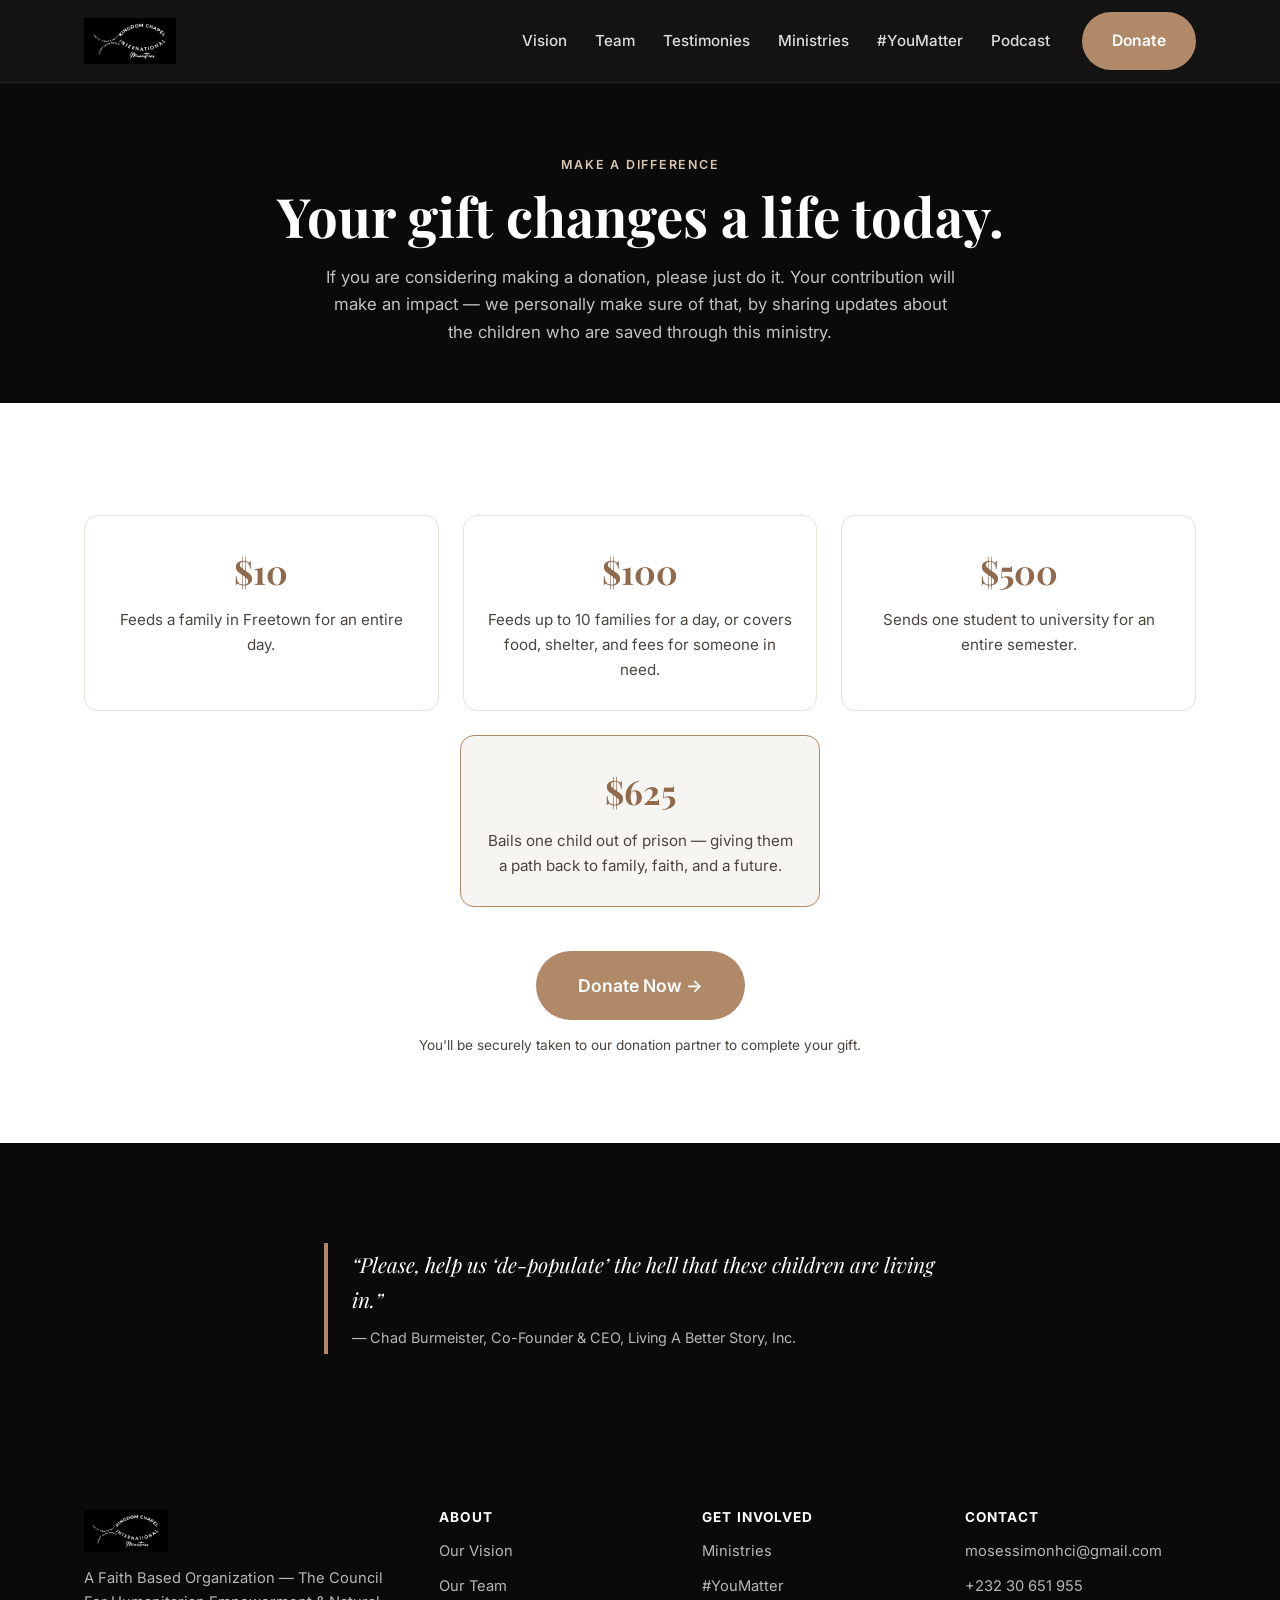
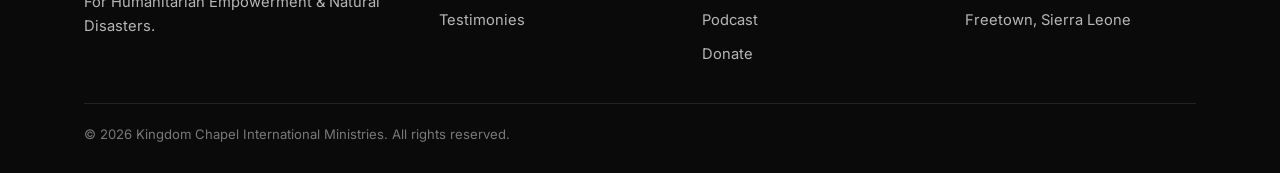
==== donate.html @ 365b5f05 "Add files via upload" ====
<!doctype html>
<html lang="en">
<head>
<meta charset="utf-8">
<meta name="viewport" content="width=device-width, initial-scale=1">
<title>Donate | Kingdom Chapel International Ministries</title>
<meta name="description" content="Your gift bails a child out of prison, feeds a family, and builds a bridge to Christ in Freetown, Sierra Leone. Donate to Kingdom Chapel International Ministries today.">
<link rel="icon" href="/images/logo.png">
<link rel="preconnect" href="https://fonts.googleapis.com">
<link rel="preconnect" href="https://fonts.gstatic.com" crossorigin>
<link href="https://fonts.googleapis.com/css2?family=Playfair+Display:wght@600;700&family=Inter:wght@400;500;600;700&display=swap" rel="stylesheet">
<link rel="stylesheet" href="/css/style.css">
</head>
<body>

<header class="site-header">
  <div class="nav-wrap">
    <a href="/" class="logo-link"><img src="/images/logo.png" alt="Kingdom Chapel International Ministries"></a>
    <button class="nav-toggle" aria-label="Toggle navigation">&#9776;</button>
    <ul class="nav-links">
      <li><a href="/vision.html">Vision</a></li>
      <li><a href="/team.html">Team</a></li>
      <li><a href="/testimonies.html">Testimonies</a></li>
      <li><a href="/ministries.html">Ministries</a></li>
      <li><a href="/youmatter.html">#YouMatter</a></li>
      <li><a href="/podcast.html">Podcast</a></li>
      <li><a href="/donate.html" class="btn btn-gold active">Donate</a></li>
    </ul>
  </div>
</header>

<section class="page-hero" style="text-align:center;">
  <div class="container">
    <span class="eyebrow" style="color:#d9c6ae;">Make A Difference</span>
    <h1>Your gift changes a life today.</h1>
    <p style="margin:0 auto;">If you are considering making a donation, please just do it. Your contribution will make an impact &mdash; we personally make sure of that, by sharing updates about the children who are saved through this ministry.</p>
  </div>
</section>

<section>
  <div class="container">
    <div class="stat-grid">
      <div class="stat-card">
        <div class="amount">$10</div>
        <p>Feeds a family in Freetown for an entire day.</p>
      </div>
      <div class="stat-card">
        <div class="amount">$100</div>
        <p>Feeds up to 10 families for a day, or covers food, shelter, and fees for someone in need.</p>
      </div>
      <div class="stat-card">
        <div class="amount">$500</div>
        <p>Sends one student to university for an entire semester.</p>
      </div>
    </div>
    <div class="stat-grid" style="grid-template-columns:1fr; max-width:360px; margin-left:auto; margin-right:auto; margin-top:24px;">
      <div class="stat-card" style="border-color:var(--color-gold); background:var(--color-bg-alt);">
        <div class="amount">$625</div>
        <p>Bails one child out of prison &mdash; giving them a path back to family, faith, and a future.</p>
      </div>
    </div>
    <div class="text-center" style="margin-top:44px;">
      <a href="https://vlp.epype.net/YnwGwn" target="_blank" rel="noopener" class="btn btn-gold" style="font-size:1.1rem; padding:18px 40px;">Donate Now &rarr;</a>
      <p style="margin-top:14px; font-size:0.85rem; color:var(--color-ink-soft);">You'll be securely taken to our donation partner to complete your gift.</p>
    </div>
  </div>
</section>

<section class="section-dark">
  <div class="container text-center" style="max-width:680px; margin:0 auto;">
    <blockquote class="quote-block" style="color:#fff; border-left-color:var(--color-gold); text-align:left;">
      &ldquo;Please, help us &lsquo;de-populate&rsquo; the hell that these children are living in.&rdquo;
      <cite style="color:rgba(255,255,255,0.7);">— Chad Burmeister, Co-Founder &amp; CEO, Living A Better Story, Inc.</cite>
    </blockquote>
  </div>
</section>

<footer class="site-footer">
  <div class="container">
    <div class="footer-grid">
      <div class="footer-logo">
        <img src="/images/logo.png" alt="Kingdom Chapel International Ministries">
        <p>A Faith Based Organization &mdash; The Council For Humanitarian Empowerment &amp; Natural Disasters.</p>
      </div>
      <div>
        <h4>About</h4>
        <ul>
          <li><a href="/vision.html">Our Vision</a></li>
          <li><a href="/team.html">Our Team</a></li>
          <li><a href="/testimonies.html">Testimonies</a></li>
        </ul>
      </div>
      <div>
        <h4>Get Involved</h4>
        <ul>
          <li><a href="/ministries.html">Ministries</a></li>
          <li><a href="/youmatter.html">#YouMatter</a></li>
          <li><a href="/podcast.html">Podcast</a></li>
          <li><a href="/donate.html">Donate</a></li>
        </ul>
      </div>
      <div>
        <h4>Contact</h4>
        <ul>
          <li><a href="mailto:mosessimonhci@gmail.com">mosessimonhci@gmail.com</a></li>
          <li><a href="tel:+23230651955">+232 30 651 955</a></li>
          <li>Freetown, Sierra Leone</li>
        </ul>
      </div>
    </div>
    <div class="footer-bottom">
      <span>&copy; <span id="year"></span> Kingdom Chapel International Ministries. All rights reserved.</span>
    </div>
  </div>
</footer>

<script src="/js/main.js"></script>
<script>document.getElementById('year').textContent = new Date().getFullYear();</script>
</body>
</html>
---- css/style.css ----
/* Kingdom Chapel International Ministries — shared styles */

:root {
  --color-bg: #ffffff;
  --color-bg-alt: #f7f5f2;
  --color-ink: #16130f;
  --color-ink-soft: #4a453e;
  --color-border: #e7e2da;
  --color-black: #0a0a0a;
  --color-purple: #5b3a8e;
  --color-purple-dark: #3d2760;
  --color-gold: #b08968;
  --color-gold-dark: #8f6a4d;
  --font-serif: 'Playfair Display', Georgia, 'Times New Roman', serif;
  --font-sans: 'Inter', -apple-system, BlinkMacSystemFont, 'Segoe UI', sans-serif;
  --max-width: 1160px;
}

* { box-sizing: border-box; }
html { scroll-behavior: smooth; }
body {
  margin: 0;
  font-family: var(--font-sans);
  color: var(--color-ink);
  background: var(--color-bg);
  line-height: 1.65;
  -webkit-font-smoothing: antialiased;
}
img { max-width: 100%; display: block; }
a { color: inherit; }
h1, h2, h3, h4 { font-family: var(--font-serif); font-weight: 700; line-height: 1.15; margin: 0 0 0.5em; }
h1 { font-size: clamp(2.2rem, 5vw, 3.4rem); }
h2 { font-size: clamp(1.7rem, 3.5vw, 2.4rem); }
h3 { font-size: 1.3rem; }
p { margin: 0 0 1.1em; }
.container { max-width: var(--max-width); margin: 0 auto; padding: 0 24px; }
.eyebrow {
  text-transform: uppercase;
  letter-spacing: 0.14em;
  font-size: 0.78rem;
  font-weight: 600;
  color: var(--color-gold-dark);
  margin-bottom: 0.75em;
  display: block;
}

/* Buttons */
.btn {
  display: inline-flex;
  align-items: center;
  justify-content: center;
  gap: 8px;
  padding: 14px 28px;
  border-radius: 999px;
  font-weight: 600;
  font-size: 0.98rem;
  text-decoration: none;
  border: 2px solid transparent;
  cursor: pointer;
  transition: transform 0.15s ease, box-shadow 0.15s ease, background 0.15s ease;
}
.btn:hover { transform: translateY(-1px); }
.btn-gold { background: var(--color-gold); color: #fff; }
.btn-gold:hover { background: var(--color-gold-dark); }
.btn-outline { background: transparent; border-color: currentColor; color: var(--color-ink); }
.btn-outline:hover { background: var(--color-ink); color: #fff; }
.btn-outline-light { background: transparent; border-color: rgba(255,255,255,0.6); color: #fff; }
.btn-outline-light:hover { background: #fff; color: var(--color-black); }

/* Header / Nav */
.site-header {
  position: sticky;
  top: 0;
  z-index: 100;
  background: rgba(10,10,10,0.96);
  backdrop-filter: saturate(180%) blur(8px);
  border-bottom: 1px solid rgba(255,255,255,0.08);
}
.nav-wrap {
  max-width: var(--max-width);
  margin: 0 auto;
  padding: 12px 24px;
  display: flex;
  align-items: center;
  justify-content: space-between;
  gap: 16px;
}
.logo-link { display: flex; align-items: center; }
.logo-link img { height: 46px; width: auto; }
.nav-links {
  display: flex;
  align-items: center;
  gap: 28px;
  list-style: none;
  margin: 0;
  padding: 0;
  font-size: 0.95rem;
  font-weight: 500;
}
.nav-links a {
  color: rgba(255,255,255,0.85);
  text-decoration: none;
  transition: color 0.15s ease;
}
.nav-links a:hover, .nav-links a.active { color: #fff; }
.nav-links .btn { margin-left: 4px; }
.nav-toggle {
  display: none;
  background: none;
  border: none;
  color: #fff;
  font-size: 1.6rem;
  cursor: pointer;
}
@media (max-width: 860px) {
  .nav-toggle { display: block; }
  .nav-links {
    position: absolute;
    top: 100%;
    left: 0;
    right: 0;
    background: var(--color-black);
    flex-direction: column;
    align-items: flex-start;
    padding: 16px 24px 24px;
    gap: 16px;
    display: none;
    border-bottom: 1px solid rgba(255,255,255,0.1);
  }
  .nav-links.open { display: flex; }
  .nav-links .btn { margin-left: 0; }
}

/* Hero */
.hero {
  position: relative;
  color: #fff;
  padding: 110px 0 90px;
  background: linear-gradient(180deg, rgba(10,10,10,0.55), rgba(10,10,10,0.75)), var(--color-black);
  background-size: cover;
  background-position: center;
  overflow: hidden;
}
.hero-inner { max-width: 760px; }
.hero .eyebrow { color: #d9c6ae; }
.hero h1 { color: #fff; }
.hero p.lede { font-size: 1.15rem; color: rgba(255,255,255,0.88); max-width: 620px; }
.hero-actions { display: flex; gap: 14px; flex-wrap: wrap; margin-top: 28px; }

.page-hero {
  padding: 72px 0 56px;
  background: var(--color-black);
  color: #fff;
}
.page-hero h1 { color: #fff; margin-bottom: 0.3em; }
.page-hero p { color: rgba(255,255,255,0.75); max-width: 640px; font-size: 1.05rem; }

/* Sections */
section { padding: 72px 0; }
.section-alt { background: var(--color-bg-alt); }
.section-dark { background: var(--color-black); color: #fff; }
.section-dark h2 { color: #fff; }
.two-col {
  display: grid;
  grid-template-columns: 1.1fr 1fr;
  gap: 56px;
  align-items: center;
}
@media (max-width: 860px) {
  .two-col { grid-template-columns: 1fr; gap: 32px; }
}
.two-col img { border-radius: 12px; }

.quote-block {
  border-left: 4px solid var(--color-gold);
  padding: 4px 0 4px 24px;
  font-family: var(--font-serif);
  font-size: 1.3rem;
  font-style: italic;
  color: var(--color-ink);
  margin: 28px 0;
}
.quote-block cite { display: block; font-family: var(--font-sans); font-style: normal; font-size: 0.9rem; color: var(--color-ink-soft); margin-top: 10px; }

.stat-grid {
  display: grid;
  grid-template-columns: repeat(3, 1fr);
  gap: 24px;
  margin-top: 40px;
}
@media (max-width: 720px) { .stat-grid { grid-template-columns: 1fr; } }
.stat-card {
  background: #fff;
  border: 1px solid var(--color-border);
  border-radius: 14px;
  padding: 28px 24px;
  text-align: center;
}
.stat-card .amount { font-family: var(--font-serif); font-size: 2.1rem; font-weight: 700; color: var(--color-gold-dark); }
.stat-card p { margin: 8px 0 0; color: var(--color-ink-soft); font-size: 0.95rem; }

.card-grid {
  display: grid;
  grid-template-columns: repeat(3, 1fr);
  gap: 28px;
  margin-top: 36px;
}
@media (max-width: 900px) { .card-grid { grid-template-columns: 1fr 1fr; } }
@media (max-width: 620px) { .card-grid { grid-template-columns: 1fr; } }
.card {
  background: #fff;
  border: 1px solid var(--color-border);
  border-radius: 14px;
  padding: 26px;
}
.card h3 { margin-top: 0; }

.testimony-grid {
  display: grid;
  grid-template-columns: 1fr 1fr;
  gap: 24px;
  margin-top: 32px;
}
@media (max-width: 760px) { .testimony-grid { grid-template-columns: 1fr; } }
.testimony-card {
  background: #fff;
  border: 1px solid var(--color-border);
  border-left: 4px solid var(--color-purple);
  border-radius: 10px;
  padding: 24px;
  font-size: 0.98rem;
  color: var(--color-ink-soft);
}

.objectives-list { list-style: none; padding: 0; margin: 24px 0 0; display: grid; gap: 14px; }
.objectives-list li { display: flex; gap: 12px; align-items: flex-start; font-size: 1.02rem; }
.objectives-list li::before {
  content: "✦";
  color: var(--color-gold);
  font-size: 1rem;
  margin-top: 2px;
}

.leader-card {
  display: flex;
  gap: 28px;
  align-items: center;
  flex-wrap: wrap;
}
.leader-card img { width: 220px; height: 220px; object-fit: cover; border-radius: 50%; border: 4px solid var(--color-gold); }
.leader-card .name { font-family: var(--font-serif); font-size: 1.6rem; margin-bottom: 4px; }
.leader-card .role { color: var(--color-gold-dark); font-weight: 600; margin-bottom: 12px; }

.cta-band {
  background: var(--color-purple);
  color: #fff;
  padding: 56px 0;
  text-align: center;
}
.cta-band h2 { color: #fff; }
.cta-band p { color: rgba(255,255,255,0.85); max-width: 560px; margin: 0 auto 24px; }

/* Footer */
.site-footer {
  background: var(--color-black);
  color: rgba(255,255,255,0.7);
  padding: 56px 0 28px;
  font-size: 0.92rem;
}
.footer-grid {
  display: grid;
  grid-template-columns: 1.4fr 1fr 1fr 1fr;
  gap: 32px;
  margin-bottom: 36px;
}
@media (max-width: 760px) { .footer-grid { grid-template-columns: 1fr 1fr; } }
.footer-grid h4 { color: #fff; font-family: var(--font-sans); font-size: 0.85rem; text-transform: uppercase; letter-spacing: 0.08em; margin-bottom: 14px; }
.footer-grid ul { list-style: none; padding: 0; margin: 0; display: grid; gap: 10px; }
.footer-grid a { color: rgba(255,255,255,0.7); text-decoration: none; }
.footer-grid a:hover { color: #fff; }
.footer-logo img { height: 42px; margin-bottom: 14px; }
.footer-bottom {
  border-top: 1px solid rgba(255,255,255,0.1);
  padding-top: 20px;
  display: flex;
  justify-content: space-between;
  flex-wrap: wrap;
  gap: 10px;
  font-size: 0.82rem;
  color: rgba(255,255,255,0.45);
}

/* Utility */
.text-center { text-align: center; }
.mx-auto { margin-left: auto; margin-right: auto; }
.mt-0 { margin-top: 0; }
.video-embed { position: relative; width: 100%; padding-top: 56.25%; border-radius: 12px; overflow: hidden; background: #000; }
.video-embed iframe { position: absolute; inset: 0; width: 100%; height: 100%; border: 0; }
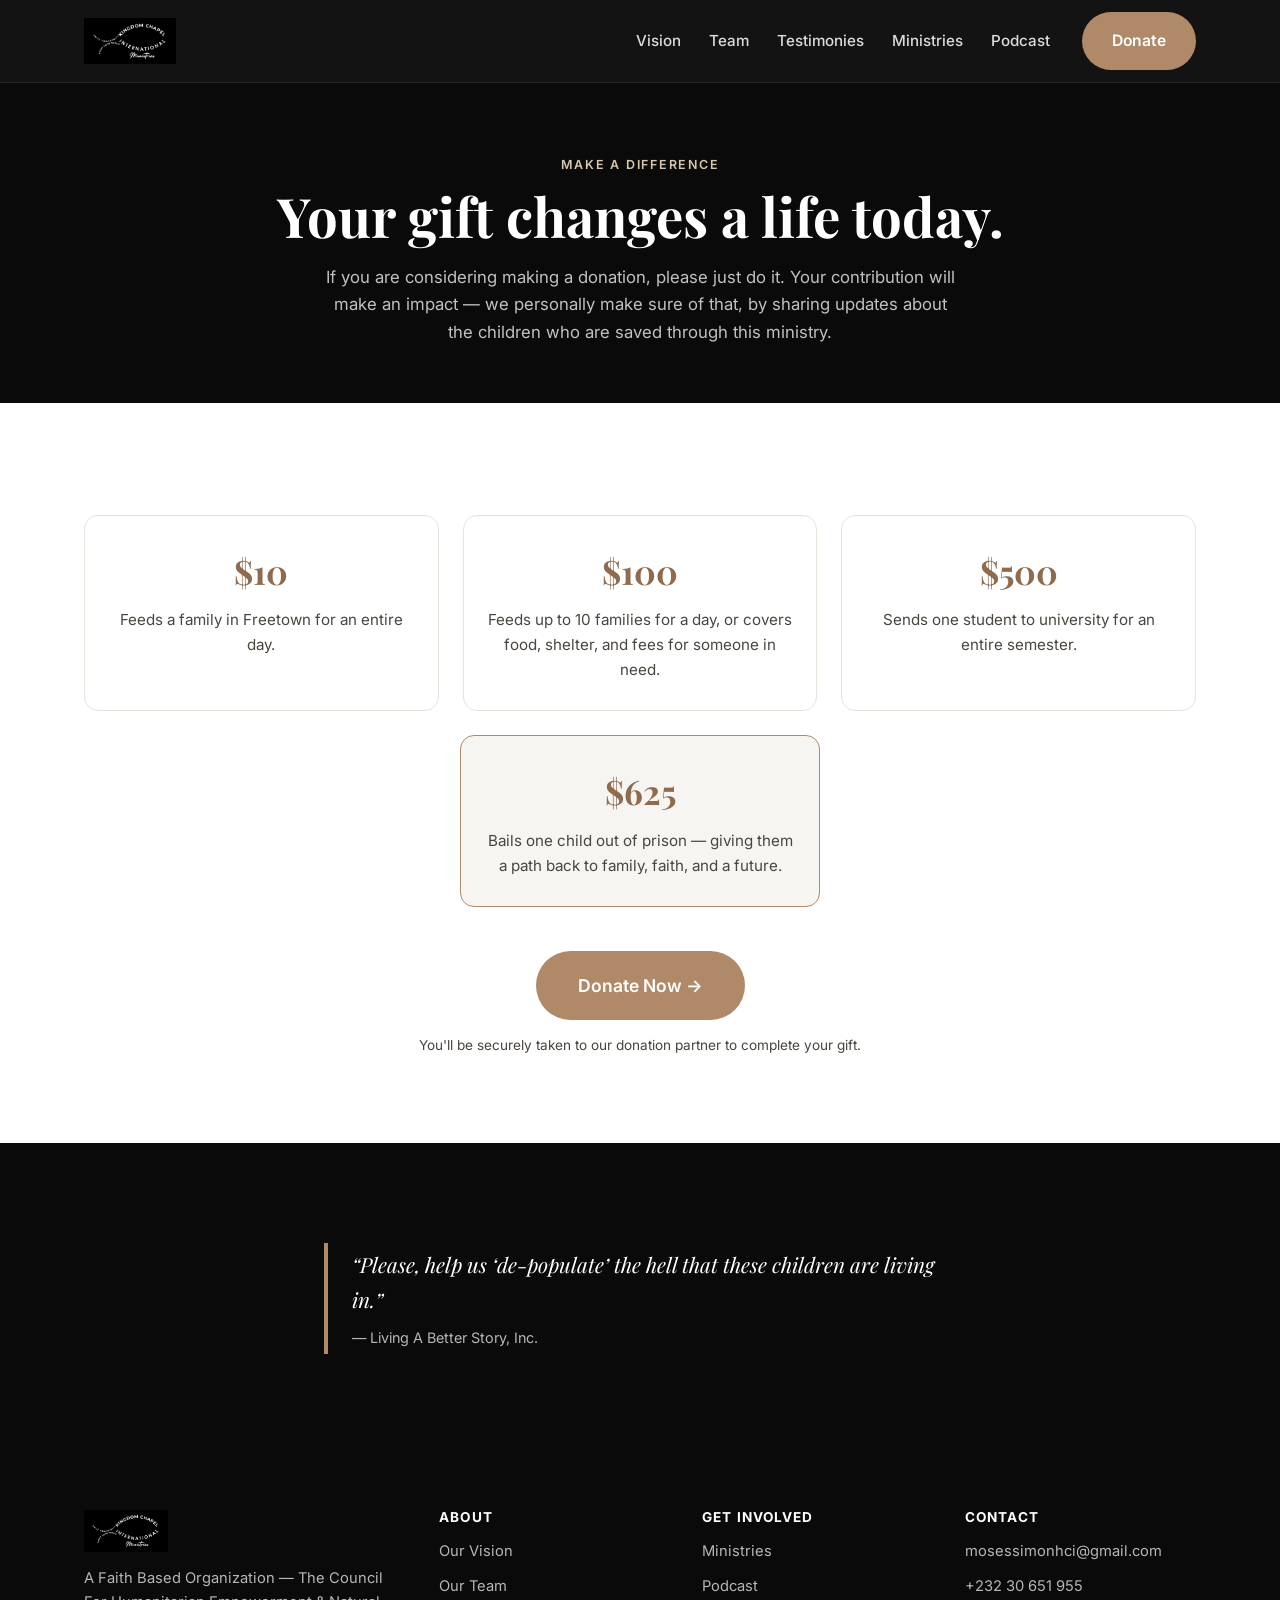
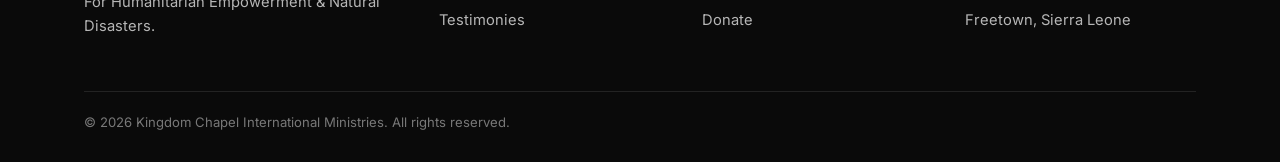
==== commit 5a41ae42: "Add files via upload" ====
--- a/donate.html
+++ b/donate.html
@@ -22,7 +22,6 @@
       <li><a href="/team.html">Team</a></li>
       <li><a href="/testimonies.html">Testimonies</a></li>
       <li><a href="/ministries.html">Ministries</a></li>
-      <li><a href="/youmatter.html">#YouMatter</a></li>
       <li><a href="/podcast.html">Podcast</a></li>
       <li><a href="/donate.html" class="btn btn-gold active">Donate</a></li>
     </ul>
@@ -70,7 +69,7 @@
   <div class="container text-center" style="max-width:680px; margin:0 auto;">
     <blockquote class="quote-block" style="color:#fff; border-left-color:var(--color-gold); text-align:left;">
       &ldquo;Please, help us &lsquo;de-populate&rsquo; the hell that these children are living in.&rdquo;
-      <cite style="color:rgba(255,255,255,0.7);">— Chad Burmeister, Co-Founder &amp; CEO, Living A Better Story, Inc.</cite>
+      <cite style="color:rgba(255,255,255,0.7);">— Living A Better Story, Inc.</cite>
     </blockquote>
   </div>
 </section>
@@ -94,7 +93,6 @@
         <h4>Get Involved</h4>
         <ul>
           <li><a href="/ministries.html">Ministries</a></li>
-          <li><a href="/youmatter.html">#YouMatter</a></li>
           <li><a href="/podcast.html">Podcast</a></li>
           <li><a href="/donate.html">Donate</a></li>
         </ul>
